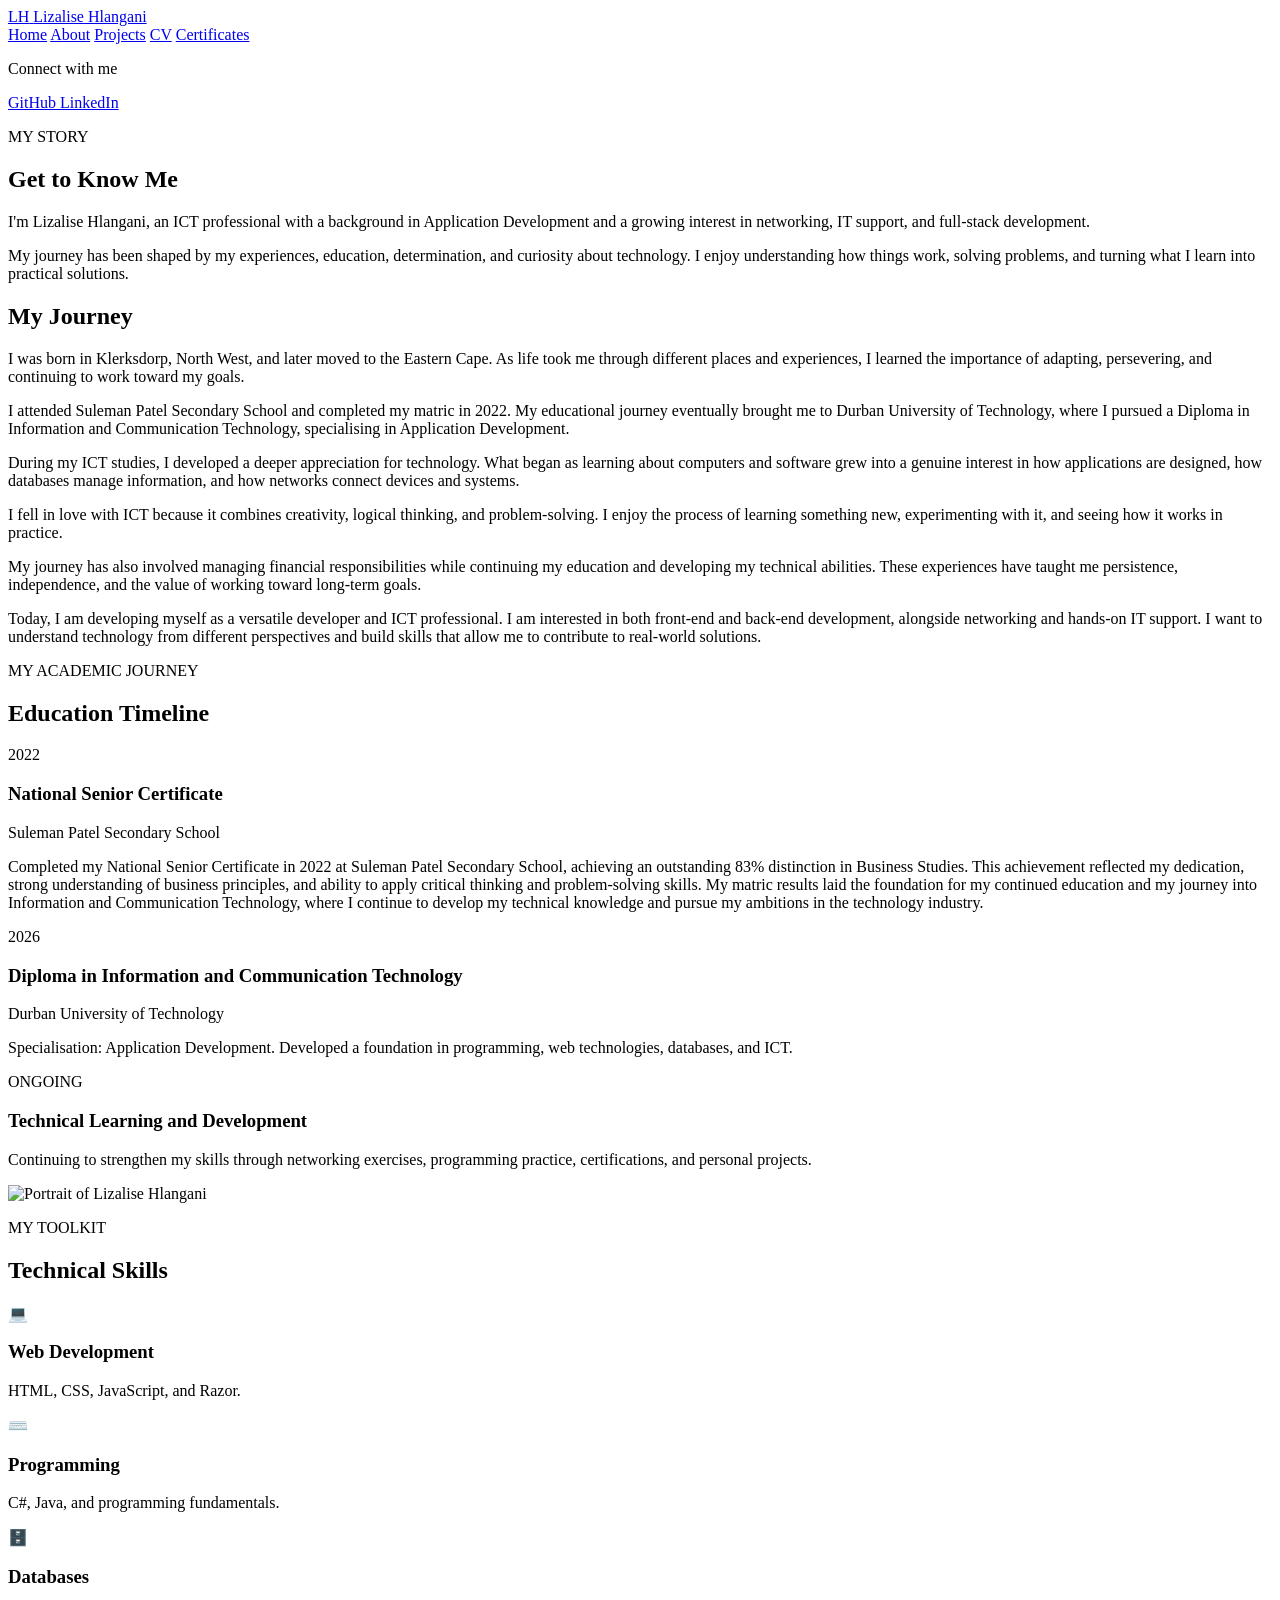
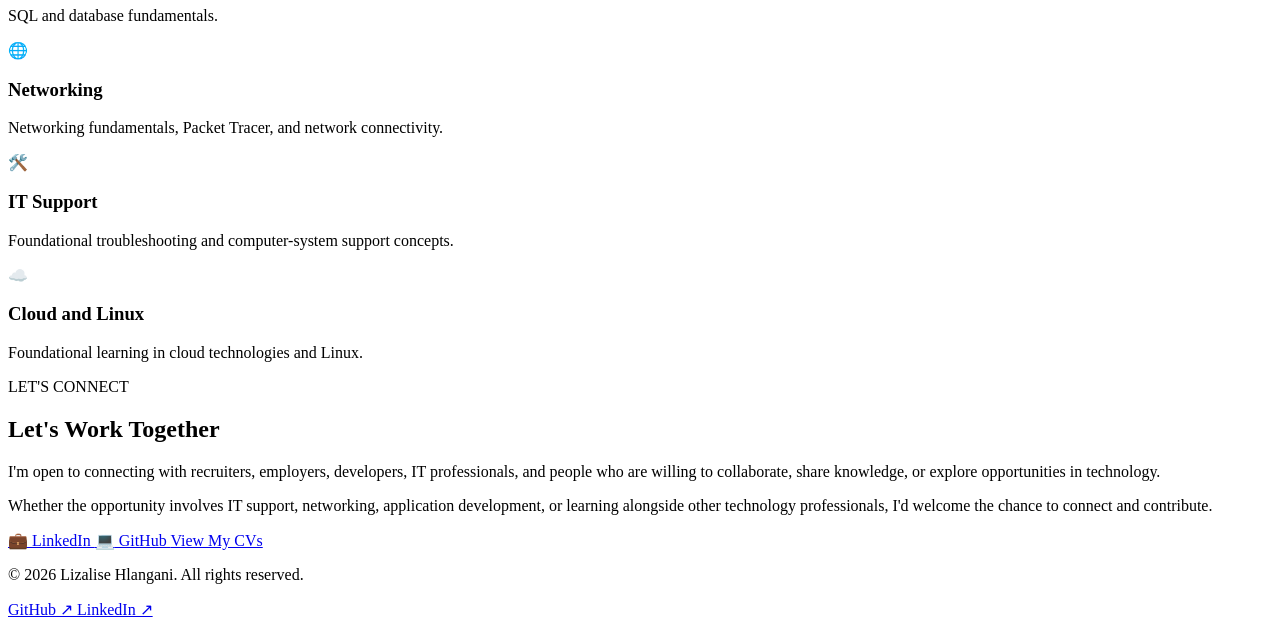
==== about.html @ e83c5eb2 "initial portfolio upload" ====
<!DOCTYPE html>
<html lang="en">
<head>
    <meta charset="UTF-8">
    <meta name="viewport" content="width=device-width, initial-scale=1.0">

    <title>About Me | Lizalise Hlangani</title>

    <link rel="stylesheet" href="css/base.css">
    <link rel="stylesheet" href="css/main.css">
</head>

<body>

    <!-- SIDEBAR -->
    <aside class="sidebar">

        <a href="index.html" class="brand">
            <span class="brand-icon">LH</span>
            <span class="brand-name">Lizalise Hlangani</span>
        </a>

        <nav class="sidebar-nav" aria-label="Main navigation">
            <a href="index.html" class="nav-link">Home</a>
            <a href="about.html" class="nav-link active">About</a>
            <a href="projects.html" class="nav-link">Projects</a>
            <a href="cv.html" class="nav-link">CV</a>
            <a href="certificates.html" class="nav-link">Certificates</a>
        </nav>

        <div class="sidebar-connect">
            <p>Connect with me</p>

            <a href="https://github.com/Liza-lise"
               target="_blank"
               rel="noopener noreferrer">
                GitHub
            </a>

            <a href="https://www.linkedin.com/in/lizalise-hlangani-87b4a82a8"
               target="_blank"
               rel="noopener noreferrer">
                LinkedIn
            </a>
        </div>

    </aside>

    <!-- MAIN CONTENT -->
    <main class="main-content">

        <!-- MY STORY -->
        <section class="hero about-hero">

            <p class="eyebrow">MY STORY</p>

            <h1>Get to Know Me</h1>

            <p>
                I'm Lizalise Hlangani, an ICT professional
                with a background in Application Development
                and a growing interest in networking,
                IT support, and full-stack development.
            </p>

            <p>
                My journey has been shaped by my experiences,
                education, determination, and curiosity about
                technology. I enjoy understanding how things
                work, solving problems, and turning what I
                learn into practical solutions.
            </p>

        </section>

        <!-- PERSONAL JOURNEY -->
        <section class="content-section">

            <h2>My Journey</h2>

            <div class="story-card">

                <p>
                    I was born in Klerksdorp, North West, and later
                    moved to the Eastern Cape. As life took me
                    through different places and experiences,
                    I learned the importance of adapting,
                    persevering, and continuing to work
                    toward my goals.
                </p>
                <p>
                    I attended Suleman Patel Secondary School
                    and completed my matric in 2022. My
                    educational journey eventually brought
                    me to Durban University of Technology,
                    where I pursued a Diploma in Information
                    and Communication Technology, specialising
                    in Application Development.
                </p>

                <p>
                    During my ICT studies, I developed a
                    deeper appreciation for technology.
                    What began as learning about computers
                    and software grew into a genuine interest
                    in how applications are designed, how
                    databases manage information, and how
                    networks connect devices and systems.
                </p>

                <p>
                    I fell in love with ICT because it combines
                    creativity, logical thinking, and
                    problem-solving. I enjoy the process of
                    learning something new, experimenting
                    with it, and seeing how it works in practice.
                </p>

                <p>
                    My journey has also involved managing
                    financial responsibilities while continuing
                    my education and developing my technical
                    abilities. These experiences have taught
                    me persistence, independence, and the
                    value of working toward long-term goals.
                </p>

                <p>
                    Today, I am developing myself as a
                    versatile developer and ICT professional.
                    I am interested in both front-end and
                    back-end development, alongside networking
                    and hands-on IT support. I want to
                    understand technology from different
                    perspectives and build skills that allow
                    me to contribute to real-world solutions.
                </p>

            </div>

        </section>

        <!-- EDUCATION TIMELINE -->
        <section class="content-section">

            <p class="eyebrow">MY ACADEMIC JOURNEY</p>

            <h2>Education Timeline</h2>

            <div class="education-timeline">

                <article class="timeline-item">

                    <div class="timeline-dot"></div>

                    <div class="timeline-content">

                        <span class="timeline-year">2022</span>

                        <h3>National Senior Certificate</h3>

                        <p class="timeline-place">
                            Suleman Patel Secondary School
                        </p>

                        <p>
                            Completed my National Senior Certificate in 2022 at Suleman Patel Secondary School,
                             achieving an outstanding 83% distinction in Business Studies. 
                             This achievement reflected my dedication, strong understanding of business principles,
                              and ability to apply critical thinking and problem-solving skills.
                               My matric results laid the foundation for my continued education and
                                my journey into Information and Communication Technology,
                                where I continue to develop my technical knowledge and 
                                pursue my ambitions in the technology industry.
                        </p>

                    </div>

                </article>

                <article class="timeline-item">

                    <div class="timeline-dot"></div>

                    <div class="timeline-content">

                        <span class="timeline-year">2026</span>

                        <h3>
                            Diploma in Information and
                            Communication Technology
                        </h3>

                        <p class="timeline-place">
                            Durban University of Technology
                        </p>

                        <p>
                            Specialisation: Application Development.
                            Developed a foundation in programming,
                            web technologies, databases, and ICT.
                        </p>

                    </div>

                </article>

                <article class="timeline-item">

                    <div class="timeline-dot"></div>

                    <div class="timeline-content">

                        <span class="timeline-year">ONGOING</span>

                        <h3>Technical Learning and Development</h3>

                        <p>
                            Continuing to strengthen my skills
                            through networking exercises,
                            programming practice, certifications,
                            and personal projects.
                        </p>

                    </div>

                </article>

            </div>

        </section>
              <div class="about-image">
    <img src="images/badges/lizalise.jpg"
         alt="Portrait of Lizalise Hlangani">
</div>

        <!-- TECHNICAL SKILLS -->
        <section class="content-section">

            <p class="eyebrow">MY TOOLKIT</p>

            <h2>Technical Skills</h2>

            <div class="cards-grid">

                <article class="card skill-card">
                    <span class="skill-icon" aria-hidden="true">💻</span>
                    <h3>Web Development</h3>
                    <p>HTML, CSS, JavaScript, and Razor.</p>
                </article>

                <article class="card skill-card">
                    <span class="skill-icon" aria-hidden="true">⌨️</span>
                    <h3>Programming</h3>
                    <p>C#, Java, and programming fundamentals.</p>
                </article>

                <article class="card skill-card">
                    <span class="skill-icon" aria-hidden="true">🗄️</span>
                    <h3>Databases</h3>
                    <p>SQL and database fundamentals.</p>
                </article>

                <article class="card skill-card">
                    <span class="skill-icon" aria-hidden="true">🌐</span>
                    <h3>Networking</h3>
                    <p>
                        Networking fundamentals, Packet Tracer,
                        and network connectivity.
                    </p>
                </article>

                <article class="card skill-card">
                    <span class="skill-icon" aria-hidden="true">🛠️</span>
                    <h3>IT Support</h3>
                    <p>
                        Foundational troubleshooting and
                        computer-system support concepts.
                    </p>
                </article>

                <article class="card skill-card">
                    <span class="skill-icon" aria-hidden="true">☁️</span>
                    <h3>Cloud and Linux</h3>
                    <p>
                        Foundational learning in cloud
                        technologies and Linux.
                    </p>
                </article>

            </div>

        </section>

        <!-- LET'S CONNECT -->
        <section class="content-section">

            <p class="eyebrow">LET'S CONNECT</p>

            <h2>Let's Work Together</h2>

            <div class="story-card">

                <p>
                    I'm open to connecting with recruiters,
                    employers, developers, IT professionals,
                    and people who are willing to collaborate,
                    share knowledge, or explore opportunities
                    in technology.
                </p>

                <p>
                    Whether the opportunity involves IT support,
                    networking, application development, or
                    learning alongside other technology
                    professionals, I'd welcome the chance
                    to connect and contribute.
                </p>

                <div class="cv-actions">

                    <a
                        href="https://www.linkedin.com/in/lizalise-hlangani-87b4a82a8"
                        class="btn btn-primary"
                        target="_blank"
                        rel="noopener noreferrer">
                        <span aria-hidden="true">💼</span>
                        LinkedIn
                    </a>

                    <a
                        href="https://github.com/Liza-lise"
                        class="btn"
                        target="_blank"
                        rel="noopener noreferrer">
                        <span aria-hidden="true">💻</span>
                        GitHub
                    </a>

                    <a href="cv.html" class="btn">
                        View My CVs
                    </a>

                </div>

            </div>

        </section>
           <!-- FOOTER -->
        <footer class="site-footer">

            <p>
                &copy; 2026 Lizalise Hlangani. All rights reserved.
            </p>

            <div class="footer-socials">

                <a href="https://github.com/Liza-lise"
                   target="_blank" rel="noopener noreferrer">
                    GitHub ↗
                </a>

                <a href="https://www.linkedin.com/in/lizalise-hlangani-87b4a82a8"
                   target="_blank" rel="noopener noreferrer">
                    LinkedIn ↗
                </a>

            </div>

        </footer>
    </main>

    <script src="js/main.js"></script>

</body>
</html>
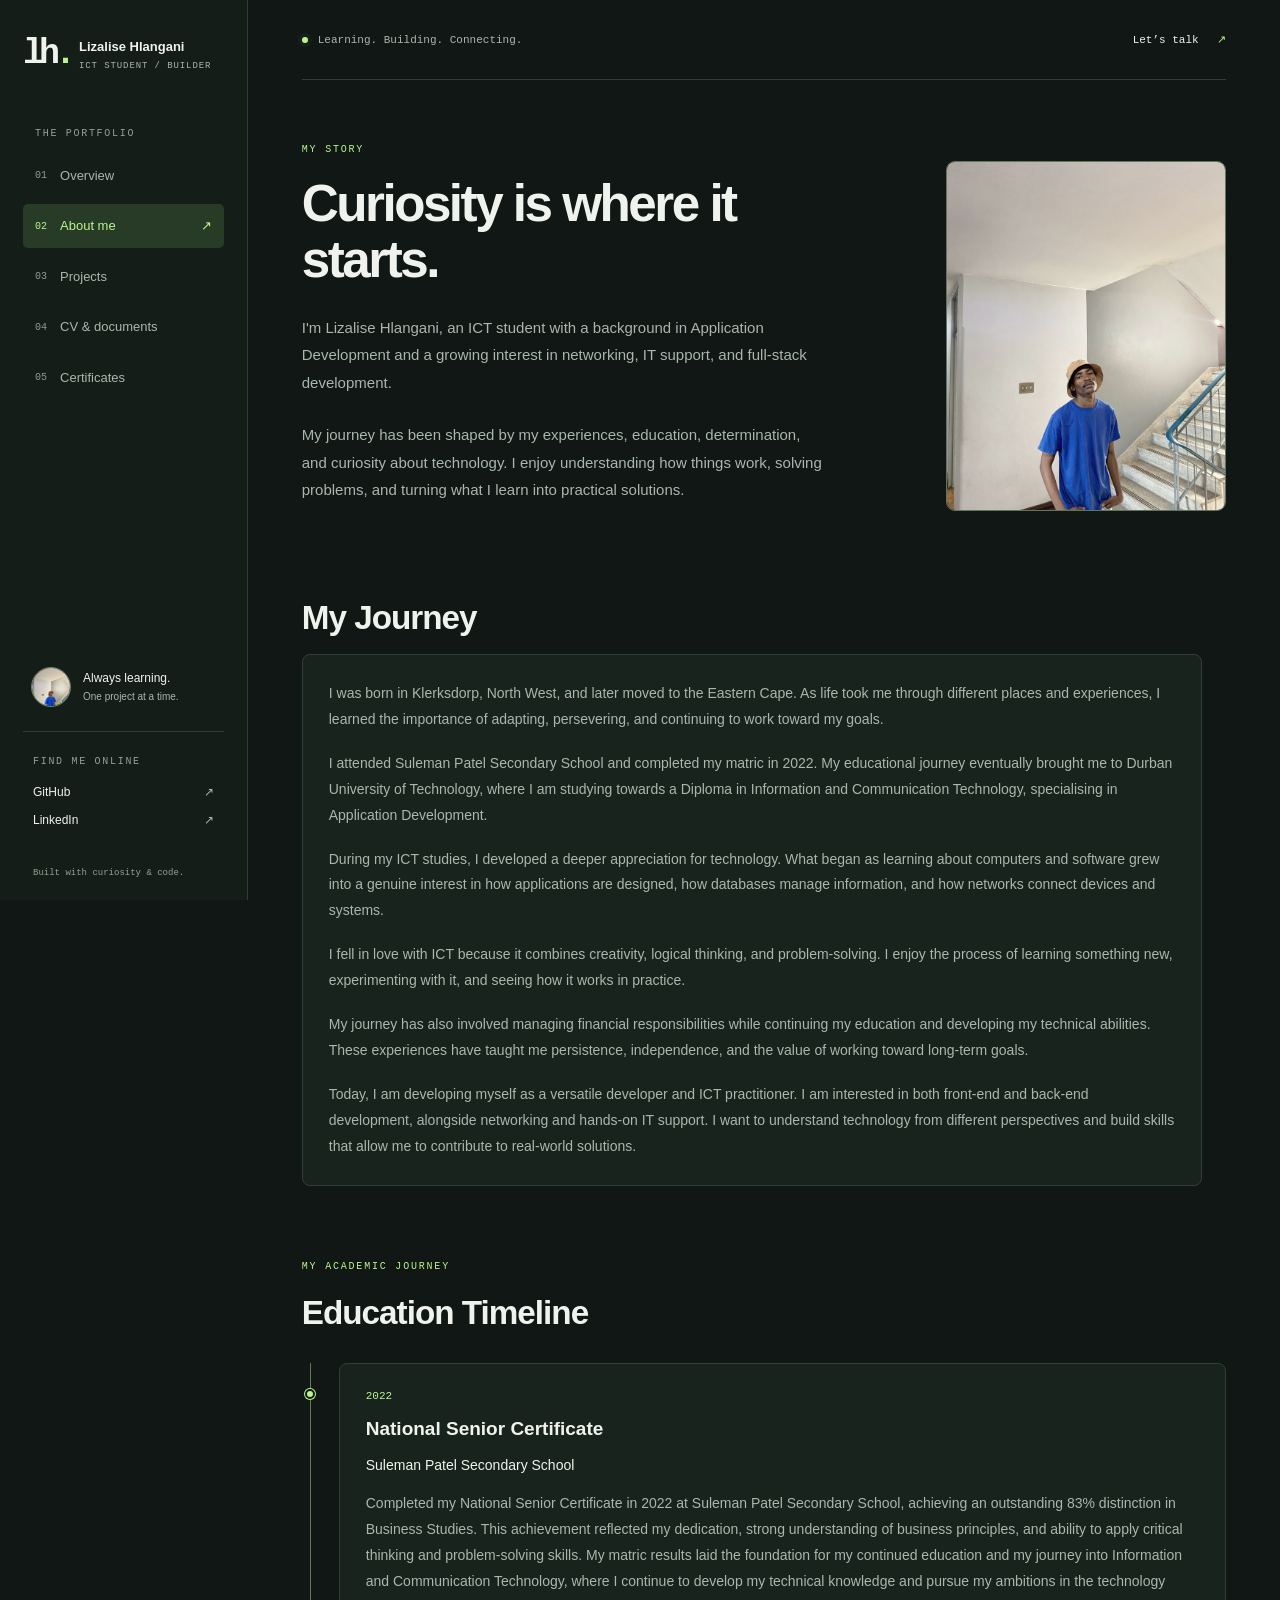
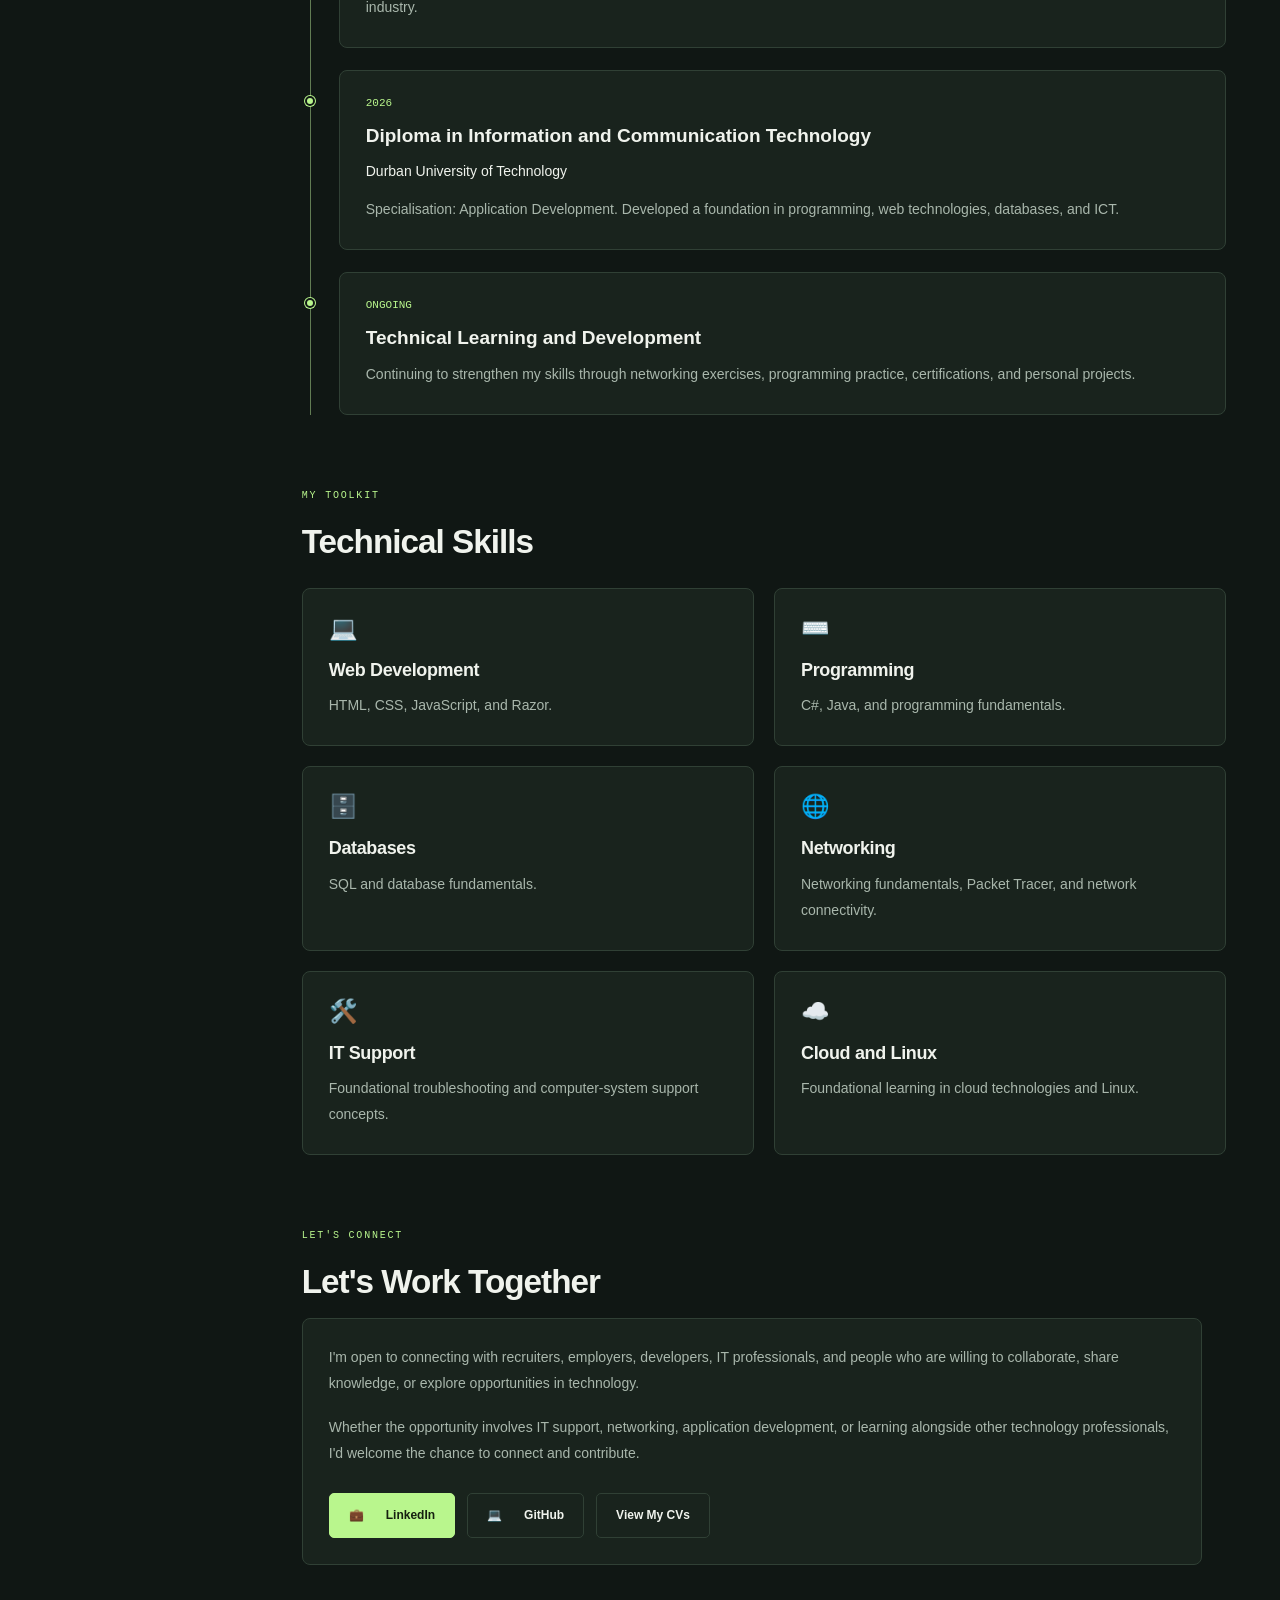
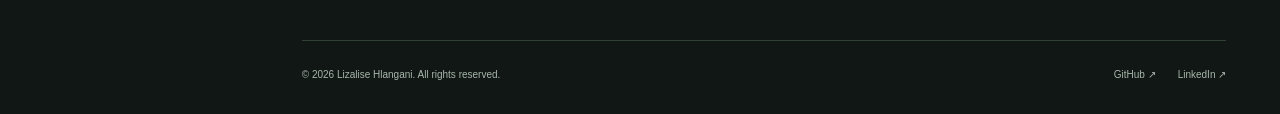
==== commit 114b9d69: "Refresh ICT student portfolio and fix site errors" ====
--- a/about.html
+++ b/about.html
@@ -1,64 +1,39 @@
-
 <!DOCTYPE html>
 <html lang="en">
 <head>
     <meta charset="UTF-8">
     <meta name="viewport" content="width=device-width, initial-scale=1.0">
 
+    <meta name="description" content="Meet Lizalise Hlangani, an ICT student at Durban University of Technology specialising in Application Development.">
+    <meta name="theme-color" content="#101714">
+    <link rel="icon" href="Images/favicon.svg" type="image/svg+xml">
     <title>About Me | Lizalise Hlangani</title>
 
-    <link rel="stylesheet" href="css/base.css">
-    <link rel="stylesheet" href="css/main.css">
+    <link rel="stylesheet" href="CSS/base.css">
+    <link rel="stylesheet" href="CSS/main.css">
 </head>
 
 <body>
+<a class="skip-link" href="#main">Skip to content</a>
 
     <!-- SIDEBAR -->
     <aside class="sidebar">
-
-        <a href="index.html" class="brand">
-            <span class="brand-icon">LH</span>
-            <span class="brand-name">Lizalise Hlangani</span>
-        </a>
-
-        <nav class="sidebar-nav" aria-label="Main navigation">
-            <a href="index.html" class="nav-link">Home</a>
-            <a href="about.html" class="nav-link active">About</a>
-            <a href="projects.html" class="nav-link">Projects</a>
-            <a href="cv.html" class="nav-link">CV</a>
-            <a href="certificates.html" class="nav-link">Certificates</a>
-        </nav>
-
-        <div class="sidebar-connect">
-            <p>Connect with me</p>
-
-            <a href="https://github.com/Liza-lise"
-               target="_blank"
-               rel="noopener noreferrer">
-                GitHub
-            </a>
-
-            <a href="https://www.linkedin.com/in/lizalise-hlangani-87b4a82a8"
-               target="_blank"
-               rel="noopener noreferrer">
-                LinkedIn
-            </a>
-        </div>
-
-    </aside>
+ <a href="index.html" class="brand" aria-label="Lizalise Hlangani home"><span class="brand-icon">lh<span>.</span></span><span class="brand-name">Lizalise Hlangani<small>ICT STUDENT / BUILDER</small></span></a>
+ <p class="nav-caption">THE PORTFOLIO</p><nav class="sidebar-nav" id="main-nav" aria-label="Main navigation"><a href="index.html" class="nav-link"><span class="nav-number" aria-hidden="true">01</span>Overview<span class="nav-arrow" aria-hidden="true">↗</span></a><a href="about.html" class="nav-link active" aria-current="page"><span class="nav-number" aria-hidden="true">02</span>About me<span class="nav-arrow" aria-hidden="true">↗</span></a><a href="projects.html" class="nav-link"><span class="nav-number" aria-hidden="true">03</span>Projects<span class="nav-arrow" aria-hidden="true">↗</span></a><a href="cv.html" class="nav-link"><span class="nav-number" aria-hidden="true">04</span>CV & documents<span class="nav-arrow" aria-hidden="true">↗</span></a><a href="certificates.html" class="nav-link"><span class="nav-number" aria-hidden="true">05</span>Certificates<span class="nav-arrow" aria-hidden="true">↗</span></a></nav><div class="sidebar-profile"><img src="Images/badges/lizalise.jpg" alt="Lizalise Hlangani" width="44" height="44"><div>Always learning.<small>One project at a time.</small></div></div><div class="sidebar-connect"><p>FIND ME ONLINE</p><a href="https://github.com/Liza-lise" target="_blank" rel="noopener noreferrer">GitHub <span aria-hidden="true">↗</span></a><a href="https://www.linkedin.com/in/lizalise-hlangani-87b4a82a8" target="_blank" rel="noopener noreferrer">LinkedIn <span aria-hidden="true">↗</span></a></div><span class="sidebar-note">Built with curiosity &amp; code.</span></aside>
 
     <!-- MAIN CONTENT -->
-    <main class="main-content">
+    <main class="main-content" id="main">
+<header class="topbar"><span><span class="status-dot"></span> Learning. Building. Connecting.</span><a href="index.html#contact">Let’s talk <span aria-hidden="true">↗</span></a></header>
 
         <!-- MY STORY -->
-        <section class="hero about-hero">
+        <section class="hero about-hero"><div class="about-copy">
 
             <p class="eyebrow">MY STORY</p>
 
-            <h1>Get to Know Me</h1>
+            <h1>Curiosity is where it starts.</h1>
 
             <p>
-                I'm Lizalise Hlangani, an ICT professional
+                I'm Lizalise Hlangani, an ICT student
                 with a background in Application Development
                 and a growing interest in networking,
                 IT support, and full-stack development.
@@ -72,7 +47,10 @@
                 learn into practical solutions.
             </p>
 
-        </section>
+        </div><div class="about-image">
+    <img src="Images/badges/lizalise.jpg"
+         alt="Portrait of Lizalise Hlangani">
+</div></section>
 
         <!-- PERSONAL JOURNEY -->
         <section class="content-section">
@@ -94,7 +72,7 @@
                     and completed my matric in 2022. My
                     educational journey eventually brought
                     me to Durban University of Technology,
-                    where I pursued a Diploma in Information
+                    where I am studying towards a Diploma in Information
                     and Communication Technology, specialising
                     in Application Development.
                 </p>
@@ -128,7 +106,7 @@
 
                 <p>
                     Today, I am developing myself as a
-                    versatile developer and ICT professional.
+                    versatile developer and ICT practitioner.
                     I am interested in both front-end and
                     back-end development, alongside networking
                     and hands-on IT support. I want to
@@ -166,12 +144,12 @@
 
                         <p>
                             Completed my National Senior Certificate in 2022 at Suleman Patel Secondary School,
-                             achieving an outstanding 83% distinction in Business Studies. 
+                             achieving an outstanding 83% distinction in Business Studies.
                              This achievement reflected my dedication, strong understanding of business principles,
                               and ability to apply critical thinking and problem-solving skills.
                                My matric results laid the foundation for my continued education and
                                 my journey into Information and Communication Technology,
-                                where I continue to develop my technical knowledge and 
+                                where I continue to develop my technical knowledge and
                                 pursue my ambitions in the technology industry.
                         </p>
 
@@ -230,10 +208,7 @@
             </div>
 
         </section>
-              <div class="about-image">
-    <img src="images/badges/lizalise.jpg"
-         alt="Portrait of Lizalise Hlangani">
-</div>
+
 
         <!-- TECHNICAL SKILLS -->
         <section class="content-section">
@@ -371,8 +346,7 @@
         </footer>
     </main>
 
-    <script src="js/main.js"></script>
+    <script src="JS/main.js"></script>
 
 </body>
 </html>
-
--- a/CSS/base.css
+++ b/CSS/base.css
@@ -0,0 +1,113 @@
+/* Shared design tokens and accessible defaults. */
+:root {
+    color-scheme:dark;
+    --color-background:#101714;
+    --color-sidebar:#141d18;
+    --color-surface:#19231d;
+    --color-primary:#b9f68d;
+    --color-primary-hover:#d0ffad;
+    --color-text:#f0f3ed;
+    --color-muted:#a9b7ac;
+    --color-border:#304035;
+    --font-main:'Segoe UI',Arial,sans-serif;
+    --font-code:Consolas,'Courier New',monospace;
+    --sidebar-width:248px;
+}
+
+* {
+    box-sizing:border-box;
+    margin:0;
+    padding:0;
+}
+
+html {
+    scroll-behavior:smooth;
+    scroll-padding-top:24px;
+}
+
+body {
+    font-family:var(--font-main);
+    background:var(--color-background);
+    color:var(--color-text);
+    line-height:1.65;
+    min-width:320px;
+}
+
+a {
+    color:inherit;
+    text-decoration:none;
+}
+
+button,input,textarea {
+    font:inherit;
+}
+
+button,a {
+    -webkit-tap-highlight-color:transparent;
+}
+
+button {
+    cursor:pointer;
+}
+
+img {
+    display:block;
+    max-width:100%;
+}
+
+a,button,input,textarea,summary {
+    touch-action:manipulation;
+}
+
+a:focus-visible,button:focus-visible,input:focus-visible,textarea:focus-visible,summary:focus-visible {
+    outline:2px solid var(--color-primary);
+    outline-offset:5px;
+}
+
+::selection {
+    background:var(--color-primary);
+    color:var(--color-background);
+}
+
+h1,h2,h3 {
+    line-height:1.2;
+    font-weight:650;
+}
+
+p {
+    overflow-wrap:break-word;
+}
+
+button:disabled {
+    opacity:.65;
+    cursor:wait;
+}
+
+.skip-link {
+    position:fixed;
+    left:16px;
+    top:-90px;
+    z-index:500;
+    background:var(--color-primary);
+    color:var(--color-background);
+    padding:12px 20px;
+    border-radius:6px;
+}
+
+.skip-link:focus {
+    top:16px;
+}
+
+[id] {
+    scroll-margin-top:30px;
+}
+
+@media(prefers-reduced-motion:reduce) {
+    html {
+        scroll-behavior:auto;
+    }
+    *,*::before,*::after {
+        animation:none!important;
+        transition:none!important;
+    }
+}
--- a/CSS/main.css
+++ b/CSS/main.css
@@ -0,0 +1,1109 @@
+/* Layout and navigation */
+.sidebar {
+    position:fixed;
+    inset:0 auto 0 0;
+    width:var(--sidebar-width);
+    padding:34px 23px 22px;
+    display:flex;
+    flex-direction:column;
+    background:var(--color-sidebar);
+    border-right:1px solid var(--color-border);
+    z-index:100;
+    overflow-y:auto;
+}
+
+.brand {
+    display:flex;
+    align-items:center;
+    gap:11px;
+    margin-bottom:54px;
+}
+
+.brand-icon {
+    font:700 35px var(--font-code);
+    letter-spacing:-5px;
+    flex-shrink:0;
+    width:45px;
+}
+
+.brand-icon>span {
+    color:var(--color-primary);
+}
+
+.brand-name {
+    font-size:13px;
+    font-weight:650;
+    line-height:1.6;
+}
+
+.brand-name small {
+    display:block;
+    color:var(--color-muted);
+    font:9px var(--font-code);
+    letter-spacing:.9px;
+    margin-top:4px;
+}
+
+.nav-caption,.sidebar-connect p {
+    font:10px var(--font-code);
+    letter-spacing:1.7px;
+    color:#91a396;
+    margin:0 12px 15px;
+}
+
+.sidebar-nav {
+    display:flex;
+    flex-direction:column;
+    gap:7px;
+}
+
+.nav-link {
+    padding:11px 12px;
+    display:flex;
+    align-items:center;
+    gap:13px;
+    color:var(--color-muted);
+    font-size:13px;
+    border-radius:5px;
+    transition:background .2s,color .2s;
+}
+
+.nav-number {
+    font:10px var(--font-code);
+    color:#8d9e91;
+}
+
+.nav-arrow {
+    margin-left:auto;
+    opacity:0;
+}
+
+.nav-link.active {
+    background:#283b27;
+    color:var(--color-primary);
+}
+
+.nav-link.active .nav-number {
+    color:var(--color-primary);
+}
+
+.nav-link.active .nav-arrow,.nav-link:hover .nav-arrow {
+    opacity:1;
+}
+
+.nav-link:hover {
+    background:#223027;
+    color:var(--color-text);
+}
+
+.sidebar-profile {
+    margin-top:auto;
+    padding:60px 8px 24px;
+    display:flex;
+    gap:12px;
+    align-items:center;
+    font-size:12px;
+}
+
+.sidebar-profile img {
+    width:40px;
+    height:40px;
+    object-fit:cover;
+    border-radius:50%;
+    border:1px solid #6e846c;
+}
+
+.sidebar-profile small {
+    display:block;
+    font-size:10px;
+    color:var(--color-muted);
+}
+
+.sidebar-connect {
+    border-top:1px solid var(--color-border);
+    padding:24px 10px 12px;
+    display:flex;
+    flex-direction:column;
+    gap:8px;
+}
+
+.sidebar-connect p {
+    margin:0 0 8px;
+}
+
+.sidebar-connect a {
+    display:flex;
+    justify-content:space-between;
+    font-size:12px;
+}
+
+.sidebar-connect a span {
+    color:var(--color-muted);
+}
+
+.sidebar-connect a:hover {
+    color:var(--color-primary);
+}
+
+.sidebar-note {
+    font:9px var(--font-code);
+    color:#91a396;
+    margin:25px 10px 0;
+}
+
+.main-content {
+    margin-left:var(--sidebar-width);
+    padding:0 clamp(24px,4.2vw,80px);
+    max-width:1800px;
+}
+
+.topbar {
+    display:flex;
+    justify-content:space-between;
+    align-items:center;
+    gap:16px;
+    min-height:80px;
+    border-bottom:1px solid var(--color-border);
+    font:11px var(--font-code);
+    color:var(--color-muted);
+}
+
+.topbar>span {
+    display:flex;
+    align-items:center;
+    gap:10px;
+}
+
+.topbar>a {
+    color:var(--color-text);
+}
+
+.topbar>a span {
+    margin-left:12px;
+    color:var(--color-primary);
+}
+
+.status-dot {
+    display:inline-block;
+    width:6px;
+    height:6px;
+    background:var(--color-primary);
+    border-radius:50%;
+    box-shadow:0 0 0 4px #b9f68d0a;
+    flex-shrink:0;
+}
+
+/* Hero */
+.hero {
+    margin:64px 0 70px;
+    max-width:920px;
+}
+
+.eyebrow {
+    font:10px var(--font-code);
+    font-weight:500;
+    letter-spacing:1.8px;
+    color:var(--color-primary);
+    margin-bottom:21px;
+    display:flex;
+    align-items:center;
+    gap:10px;
+}
+
+.hero h1 {
+    font-size:clamp(36px,4.2vw,62px);
+    letter-spacing:-2.5px;
+    line-height:1.1;
+    max-width:850px;
+    margin-bottom:25px;
+}
+
+.hero p:not(.eyebrow) {
+    font-size:15px;
+    max-width:660px;
+    color:var(--color-muted);
+    margin-bottom:24px;
+    line-height:1.85;
+}
+
+.home-hero {
+    max-width:none;
+    display:grid;
+    grid-template-columns:1.18fr 1fr;
+    align-items:center;
+    gap:34px;
+    margin:68px 0 50px;
+}
+
+.home-hero h1 {
+    font-size:clamp(36px,3.7vw,59px);
+    line-height:1.13;
+    letter-spacing:-2.3px;
+}
+
+.home-hero h1>span {
+    color:var(--color-primary);
+}
+
+.home-hero .hero-copy>p:not(.eyebrow) {
+    font-size:14px;
+    max-width:480px;
+}
+
+.hero-actions,.cv-actions,.contact-actions {
+    display:flex;
+    gap:12px;
+    flex-wrap:wrap;
+    align-items:center;
+    margin-top:27px;
+}
+
+.primary-button,.secondary-button,.btn {
+    display:inline-flex;
+    justify-content:center;
+    align-items:center;
+    gap:22px;
+    min-height:45px;
+    padding:11px 19px;
+    font-size:12px;
+    font-weight:650;
+    border-radius:5px;
+    transition:background .2s,border-color .2s;
+    border:1px solid var(--color-border);
+}
+
+.primary-button,.btn-primary {
+    background:var(--color-primary);
+    color:#162010;
+    border-color:var(--color-primary);
+}
+
+.primary-button:hover,.btn-primary:hover {
+    background:var(--color-primary-hover);
+    border-color:var(--color-primary-hover);
+}
+
+.secondary-button,.btn {
+    background:transparent;
+}
+
+.btn-primary {
+    background:var(--color-primary);
+}
+
+.secondary-button:hover,.btn:hover {
+    border-color:var(--color-primary);
+}
+
+.hero-meta {
+    display:flex;
+    gap:13px;
+    flex-wrap:wrap;
+    margin-top:27px;
+    font:9px var(--font-code);
+    color:var(--color-muted);
+}
+
+.hero-meta span+span {
+    border-left:1px solid var(--color-border);
+    padding-left:13px;
+}
+
+.terminal {
+    border:1px solid #3d5040;
+    border-radius:10px;
+    background:#152019;
+    box-shadow:0 24px 65px #0003;
+    transform:rotate(1deg);
+    overflow:hidden;
+}
+
+.terminal-bar {
+    display:flex;
+    justify-content:space-between;
+    align-items:center;
+    padding:13px 15px;
+    background:#202e24;
+    font:10px var(--font-code);
+    color:#b3c0b5;
+    border-bottom:1px solid var(--color-border);
+}
+
+.window-dots {
+    display:flex;
+    gap:5px;
+}
+
+.window-dots i {
+    width:6px;
+    height:6px;
+    background:#dc867c;
+    border-radius:50%;
+}
+
+.window-dots i:nth-child(2) {
+    background:#dac27e;
+}
+
+.window-dots i:nth-child(3) {
+    background:#92b98a;
+}
+
+.terminal-body {
+    padding:24px 22px;
+    font:12px/2 var(--font-code);
+    color:#d2dfd4;
+}
+
+.terminal .terminal-body p {
+    font:inherit;
+    line-height:2;
+    margin:0;
+    color:inherit;
+}
+
+.terminal .terminal-body .code-comment {
+    color:#8ca591;
+    margin-bottom:15px;
+}
+
+.terminal .terminal-body .code-indent {
+    padding-left:16px;
+}
+
+.terminal .terminal-body .code-indent2 {
+    padding-left:32px;
+}
+
+.code-green,.terminal .terminal-body .code-green {
+    color:#b9e29b;
+}
+
+.code-purple {
+    color:#c6a3dc;
+}
+
+.code-blue {
+    color:#9acbc7;
+}
+
+.terminal-output {
+    font-size:10px;
+    margin-top:24px;
+    padding-top:15px;
+    border-top:1px dashed #364b3c;
+    color:#b3c5b4;
+}
+
+.terminal-output>span:first-child {
+    color:var(--color-primary);
+    margin-right:8px;
+}
+
+.cursor {
+    color:var(--color-primary);
+}
+
+.terminal-footer {
+    display:flex;
+    justify-content:space-between;
+    gap:12px;
+    padding:9px 14px;
+    border-top:1px solid var(--color-border);
+    font:9px var(--font-code);
+    color:#a5b5a7;
+}
+
+.terminal-footer .status-dot {
+    width:4px;
+    height:4px;
+    margin-right:6px;
+}
+
+.tech-strip {
+    display:flex;
+    justify-content:space-between;
+    align-items:center;
+    flex-wrap:wrap;
+    gap:20px;
+    padding:22px 0;
+    border-block:1px solid var(--color-border);
+    margin-bottom:69px;
+    font:12px var(--font-code);
+    color:#c5d1c6;
+}
+
+.tech-strip>span:first-child {
+    font-size:9px;
+    letter-spacing:1.5px;
+    color:var(--color-muted);
+}
+
+/* Shared sections */
+.content-section {
+    margin:0 0 75px;
+}
+
+.content-section h2 {
+    font-size:clamp(26px,2.6vw,36px);
+    letter-spacing:-1px;
+    margin-bottom:16px;
+}
+
+.section-description {
+    max-width:650px;
+    color:var(--color-muted);
+    font-size:14px;
+    margin:10px 0 26px;
+    line-height:1.85;
+}
+
+.card-grid,.cards-grid {
+    display:grid;
+    grid-template-columns:repeat(2,minmax(0,1fr));
+    gap:20px;
+    margin:26px 0;
+}
+
+.portfolio-card,.card,.story-card,.timeline-content {
+    min-width:0;
+    padding:26px;
+    background:var(--color-surface);
+    border:1px solid var(--color-border);
+    border-radius:8px;
+}
+
+.portfolio-card,.card {
+    transition:border-color .2s;
+}
+
+.portfolio-card:hover,.card:hover {
+    border-color:#63845a;
+}
+
+.portfolio-card h3,.card h3 {
+    font-size:18px;
+    letter-spacing:-.35px;
+    margin-bottom:12px;
+}
+
+.portfolio-card p,.card p,.story-card p,.timeline-content p {
+    font-size:14px;
+    color:var(--color-muted);
+    line-height:1.85;
+}
+
+.card-icon,.cv-icon,.skill-icon {
+    font:14px var(--font-code);
+    color:var(--color-primary);
+    margin-bottom:23px;
+    display:block;
+}
+
+.card-icon::after {
+    content:' /';
+    color:#617a62;
+}
+
+#services .card-grid {
+    grid-template-columns:repeat(3,minmax(0,1fr));
+}
+
+#services .portfolio-card {
+    background:transparent;
+    padding:25px 22px;
+}
+
+#services .portfolio-card h3 {
+    font-size:17px;
+}
+
+#services .portfolio-card p {
+    font-size:13px;
+}
+
+.text-link {
+    display:inline-block;
+    color:var(--color-primary);
+    font-size:12px;
+    margin-top:20px;
+    text-underline-offset:5px;
+}
+
+.text-link:hover {
+    text-decoration:underline;
+}
+
+.project-tag {
+    display:block;
+    font:9px var(--font-code);
+    letter-spacing:1px;
+    color:var(--color-primary);
+    margin:20px 0 13px;
+}
+
+.badge-grid {
+    grid-template-columns:repeat(3,minmax(0,1fr));
+}
+
+.badge-card {
+    text-align:center;
+}
+
+.badge-card h3 {
+    font-size:15px;
+}
+
+.badge-card p {
+    font-size:12px;
+}
+
+.badge-image {
+    width:112px;
+    height:112px;
+    object-fit:contain;
+    margin:0 auto 22px;
+}
+
+.credential-card {
+    display:flex;
+    flex-direction:column;
+    align-items:flex-start;
+}
+
+.credential-card .badge-image {
+    margin:0 0 24px;
+}
+
+.credential-card .text-link {
+    margin-top:auto;
+    padding-top:22px;
+}
+
+.credential-card p {
+    margin-bottom:15px;
+}
+
+.project-image {
+    width:100%;
+    height:235px;
+    object-fit:contain;
+    object-position:center;
+    border-radius:5px;
+    background:#f6f8f3;
+    margin-bottom:24px;
+}
+
+.project-tech {
+    margin-top:18px;
+    font-size:12px!important;
+}
+
+.project-details {
+    margin-top:22px;
+    border-top:1px solid var(--color-border);
+    padding-top:15px;
+    font-size:12px;
+    color:var(--color-muted);
+}
+
+.project-details summary {
+    cursor:pointer;
+    color:var(--color-primary);
+    padding:5px 0;
+}
+
+.project-details p {
+    margin-top:12px;
+    font-size:13px;
+}
+
+.web-preview {
+    height:235px;
+    display:flex;
+    flex-direction:column;
+    justify-content:center;
+    align-items:center;
+    background:radial-gradient(ellipse at center,#334e30,#101b14);
+    border:1px solid #3b5139;
+    border-radius:5px;
+    margin-bottom:24px;
+}
+
+.web-preview>span {
+    font:55px var(--font-code);
+    color:var(--color-primary);
+}
+
+.web-preview p {
+    font:18px var(--font-code);
+    color:var(--color-text);
+    margin-top:12px;
+}
+
+.web-preview small {
+    font:9px var(--font-code);
+    letter-spacing:2px;
+    color:var(--color-muted);
+    margin-top:15px;
+}
+
+/* About and education */
+.about-hero {
+    display:grid;
+    grid-template-columns:1.5fr 1fr;
+    gap:45px;
+    align-items:center;
+    max-width:none;
+}
+
+.about-hero h1 {
+    font-size:clamp(36px,4vw,57px);
+}
+
+.about-image img {
+    width:100%;
+    max-width:280px;
+    aspect-ratio:4/5;
+    object-fit:cover;
+    object-position:center;
+    border-radius:9px;
+    border:1px solid #5c7655;
+    filter:saturate(.7);
+}
+
+.about-image {
+    justify-self:end;
+}
+
+.story-card p+p {
+    margin-top:18px;
+}
+
+.story-card {
+    max-width:900px;
+}
+
+.education-timeline {
+    position:relative;
+    border-left:1px solid #617c53;
+    margin:30px 0 0 8px;
+    padding-left:28px;
+}
+
+.timeline-item {
+    position:relative;
+    margin-bottom:22px;
+}
+
+.timeline-dot {
+    position:absolute;
+    left:-34px;
+    top:26px;
+    width:10px;
+    height:10px;
+    border:2px solid var(--color-background);
+    border-radius:50%;
+    background:var(--color-primary);
+    box-shadow:0 0 0 1px var(--color-primary);
+}
+
+.timeline-year {
+    display:block;
+    color:var(--color-primary);
+    font:11px var(--font-code);
+    margin-bottom:16px;
+}
+
+.timeline-content h3 {
+    font-size:19px;
+    margin-bottom:12px;
+}
+
+.timeline-place {
+    color:var(--color-text)!important;
+    margin-bottom:12px;
+}
+
+.skill-icon {
+    font-size:23px;
+    margin-bottom:17px;
+}
+
+.cv-card {
+    display:flex;
+    flex-direction:column;
+    gap:8px;
+}
+
+.cv-card .cv-actions {
+    margin-top:auto;
+    padding-top:20px;
+    align-items:stretch;
+    flex-direction:column;
+}
+
+.cv-card .btn {
+    font-size:11px;
+    min-height:44px;
+}
+
+.cv-card h3 {
+    font-size:18px;
+}
+
+.cv-card p {
+    margin-bottom:14px;
+}
+
+.cv-icon {
+    margin-bottom:20px;
+}
+
+body:has(.cv-card) .cards-grid {
+    grid-template-columns:repeat(3,minmax(0,1fr));
+}
+
+/* Contact and footer */
+.contact-section {
+    border-top:1px solid var(--color-border);
+    padding-top:50px;
+}
+
+.contact-form {
+    max-width:720px;
+    background:var(--color-surface);
+    padding:30px;
+    border:1px solid var(--color-border);
+    border-radius:8px;
+    margin-top:26px;
+}
+
+.form-group {
+    display:flex;
+    flex-direction:column;
+    gap:8px;
+    margin-bottom:20px;
+}
+
+.form-group label {
+    font-size:12px;
+    font-weight:600;
+}
+
+.form-group input,.form-group textarea {
+    width:100%;
+    background:#101a13;
+    border:1px solid #405145;
+    color:var(--color-text);
+    padding:12px 14px;
+    border-radius:4px;
+    font-size:13px;
+}
+
+.form-group input::placeholder,.form-group textarea::placeholder {
+    color:#93a296;
+}
+
+.form-group textarea {
+    resize:vertical;
+    min-height:130px;
+}
+
+.form-note {
+    font-size:12px;
+    color:var(--color-muted);
+    margin-top:14px;
+}
+
+.form-note[data-state=error] {
+    color:#ffb4a9;
+}
+
+.form-note[data-state=success] {
+    color:var(--color-primary);
+}
+
+.site-footer {
+    display:flex;
+    justify-content:space-between;
+    align-items:center;
+    gap:20px;
+    flex-wrap:wrap;
+    padding:26px 0 30px;
+    border-top:1px solid var(--color-border);
+    font-size:10px;
+    color:var(--color-muted);
+    margin-top:25px;
+}
+
+.footer-socials {
+    display:flex;
+    gap:22px;
+}
+
+.footer-socials a:hover {
+    color:var(--color-primary);
+}
+
+/* Responsive layouts preserve navigation without covering the page. */
+@media(min-width:1600px) {
+    .main-content {
+        margin-right:auto;
+    }
+    .home-hero {
+        gap:65px;
+    }
+    .terminal-body {
+        font-size:14px;
+    }
+    .home-hero h1 {
+        font-size:65px;
+    }
+}
+
+@media(max-width:1150px) {
+    :root {
+        --sidebar-width:214px;
+    }
+    .sidebar {
+        padding-inline:16px;
+    }
+    .main-content {
+        padding-inline:30px;
+    }
+    .home-hero {
+        grid-template-columns:1fr;
+        gap:35px;
+    }
+    .hero-copy {
+        max-width:720px;
+    }
+    .home-hero h1 {
+        font-size:54px;
+    }
+    .terminal {
+        max-width:610px;
+        transform:none;
+    }
+    .terminal-body {
+        font-size:13px;
+    }
+    .hero-meta {
+        font-size:10px;
+    }
+    #services .card-grid,body:has(.cv-card) .cards-grid {
+        grid-template-columns:1fr;
+    }
+    .tech-strip {
+        justify-content:flex-start;
+        gap:22px;
+    }
+    .badge-grid {
+        grid-template-columns:repeat(2,minmax(0,1fr));
+    }
+    .about-hero {
+        gap:25px;
+    }
+    .about-hero h1 {
+        font-size:38px;
+    }
+}
+
+@media(max-width:760px) {
+    :root {
+        --sidebar-width:0px;
+    }
+    .sidebar {
+        position:relative;
+        width:100%;
+        height:auto;
+        padding:20px 22px 15px;
+        border-right:0;
+        border-bottom:1px solid var(--color-border);
+        overflow:visible;
+    }
+    .brand {
+        margin:0 0 22px;
+    }
+    .brand-name {
+        font-size:14px;
+    }
+    .nav-caption,.sidebar-profile,.sidebar-connect,.sidebar-note {
+        display:none;
+    }
+    .sidebar-nav {
+        flex-direction:row;
+        gap:6px;
+        flex-wrap:wrap;
+    }
+    .nav-link {
+        font-size:11px;
+        gap:6px;
+        padding:8px 10px;
+        min-height:39px;
+    }
+    .nav-number,.nav-arrow {
+        display:none;
+    }
+    .main-content {
+        margin:0;
+        padding-inline:24px;
+    }
+    .topbar {
+        min-height:64px;
+        font-size:9px;
+    }
+    .hero {
+        margin:44px 0 48px;
+    }
+    .home-hero h1 {
+        font-size:clamp(36px,6.5vw,50px);
+        letter-spacing:-1.7px;
+    }
+    .home-hero {
+        gap:32px;
+    }
+    .hero h1 {
+        letter-spacing:-1.5px;
+    }
+    .hero-meta {
+        font-size:9px;
+    }
+    .hero-meta span+span {
+        border:0;
+        padding:0;
+    }
+    .tech-strip {
+        font-size:10px;
+        gap:18px;
+        margin-bottom:46px;
+    }
+    .tech-strip>span:first-child {
+        flex-basis:100%;
+        font-size:9px;
+    }
+    .content-section {
+        margin-bottom:50px;
+    }
+    .card-grid,.cards-grid {
+        gap:16px;
+    }
+    .portfolio-card,.card {
+        padding:22px;
+    }
+    .about-hero {
+        grid-template-columns:1fr;
+    }
+    .about-image {
+        justify-self:start;
+        width:170px;
+    }
+    .about-hero h1 {
+        font-size:40px;
+    }
+    .about-hero .about-copy p:last-child {
+        margin-bottom:0;
+    }
+    .eyebrow {
+        font-size:9px;
+        letter-spacing:1.3px;
+    }
+    .credential-card h3 {
+        font-size:16px;
+    }
+}
+
+@media(max-width:480px) {
+    .main-content {
+        padding-inline:20px;
+    }
+    .sidebar {
+        padding-inline:20px;
+    }
+    .sidebar-nav {
+        gap:3px;
+    }
+    .nav-link {
+        padding:7px 8px;
+        font-size:10px;
+    }
+    .topbar {
+        font-size:8px;
+        gap:10px;
+    }
+    .topbar>a span {
+        margin-left:4px;
+    }
+    .home-hero h1 {
+        font-size:37px;
+        letter-spacing:-1.7px;
+    }
+    .home-hero .hero-copy>p:not(.eyebrow) {
+        font-size:13px;
+    }
+    .hero-actions {
+        gap:9px;
+    }
+    .primary-button,.secondary-button {
+        font-size:11px;
+        padding:11px 14px;
+        gap:14px;
+    }
+    .terminal-body {
+        padding:20px 16px;
+        font-size:10px;
+    }
+    .terminal-output {
+        font-size:8px;
+    }
+    .terminal-bar {
+        font-size:9px;
+    }
+    .terminal-footer {
+        font-size:8px;
+    }
+    .card-grid,.cards-grid,.badge-grid {
+        grid-template-columns:1fr;
+    }
+    .badge-grid {
+        grid-template-columns:repeat(2,minmax(0,1fr));
+        gap:10px;
+    }
+    .badge-card {
+        padding:18px 12px;
+    }
+    .badge-card h3 {
+        font-size:12px;
+    }
+    .badge-card p {
+        font-size:11px;
+    }
+    .badge-image {
+        width:85px;
+        height:85px;
+    }
+    .contact-form {
+        padding:20px;
+    }
+    .site-footer {
+        align-items:flex-start;
+        flex-direction:column;
+        font-size:10px;
+    }
+    .hero h1 {
+        font-size:36px;
+    }
+    .hero p:not(.eyebrow) {
+        font-size:14px;
+    }
+    .story-card,.timeline-content {
+        padding:20px;
+    }
+    .content-section h2 {
+        font-size:27px;
+    }
+    .project-image,.web-preview {
+        height:205px;
+    }
+}
